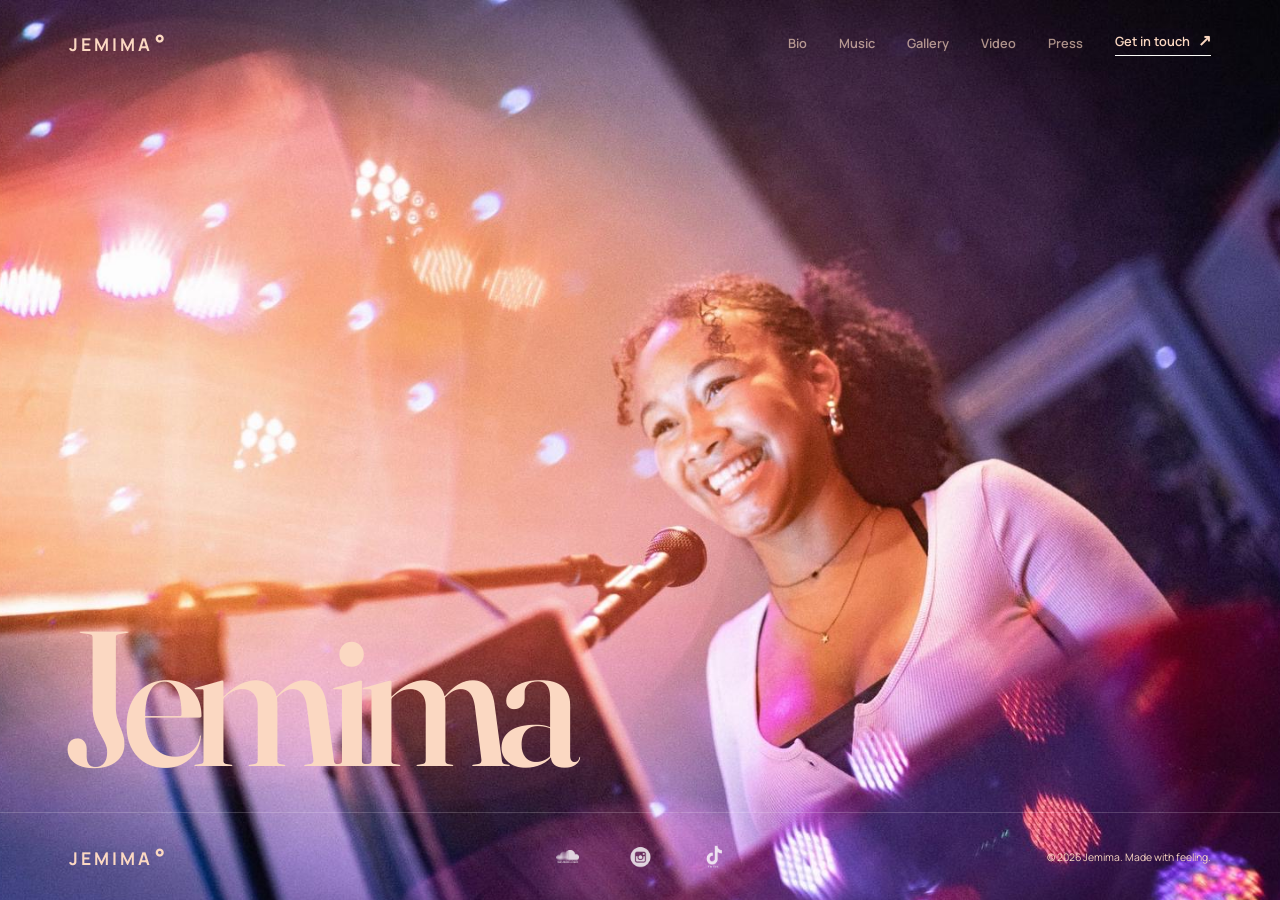
==== index.html @ 63a0048b "Initial site" ====
<!doctype html>
<html lang="en">
  <head>
    <meta charset="utf-8" />
    <meta name="viewport" content="width=device-width, initial-scale=1" />
    <meta name="description" content="Jemima | Singer and songwriter" />
    <title>Jemima | Singer & Songwriter</title>
    <link rel="preconnect" href="https://fonts.googleapis.com" />
    <link rel="preconnect" href="https://fonts.gstatic.com" crossorigin />
    <link
      href="https://fonts.googleapis.com/css2?family=DM+Mono:wght@400;500&family=Fraunces:opsz,wght@9..144,500;9..144,600&family=Manrope:wght@400;500;600;700&display=swap"
      rel="stylesheet"
    />
    <link rel="stylesheet" href="styles.css" />
  </head>
  <body class="index-page">
    <header class="site-header">
      <a class="wordmark" href="index.html" aria-label="Jemima home"
        >JEMIMA<span>°</span></a
      >
      <button
        class="menu-toggle"
        type="button"
        aria-expanded="false"
        aria-controls="site-nav"
      >
        <span></span><span></span>
        <span class="sr-only">Open menu</span>
      </button>
      <nav class="site-nav" id="site-nav" aria-label="Main navigation">
        <a href="bio.html">Bio</a>
        <a href="music.html">Music</a>
        <a href="gallery.html">Gallery</a>
        <a href="video.html">Video</a>
        <a href="press.html">Press</a>
        <a class="nav-link" href="mailto:hello@jemimamusic.com"
          >Get in touch <span>↗</span></a
        >
      </nav>
    </header>

    <main class="index-main">
      <img
        class="index-picture"
        src="Pictures/Start.png"
        alt="Jemima performing on stage"
      />
      <h1 class="index-title">Jemima</h1>
    </main>

    <footer class="site-footer">
      <a class="wordmark" href="index.html">JEMIMA<span>°</span></a>
      <p>© 2026 Jemima. Made with feeling.</p>
      <div class="footer-links">
        <a
          href="https://soundcloud.com/jemima-loosen"
          target="_blank"
          rel="noreferrer"
          aria-label="SoundCloud"
        >
          <img src="Pictures/SoundCloud.png" alt="SoundCloud" />
        </a>
        <a
          href="https://www.instagram.com/jemima.loosen/"
          target="_blank"
          rel="noreferrer"
          aria-label="Instagram"
        >
          <img src="Pictures/Instagramm.png" alt="Instagram" />
        </a>
        <a
          href="https://www.tiktok.com/@jem456.x"
          target="_blank"
          rel="noreferrer"
          aria-label="TikTok"
        >
          <img src="Pictures/TikTok.png" alt="TikTok" />
        </a>
      </div>
    </footer>

    <script src="script.js"></script>
  </body>
</html>
---- styles.css ----
:root {
  --ink: #1f2420;
  --paper: #2e1a36;
  --warm-white: #fbfaf6;
  --lime: #d7e35e;
  --coral: #ef8975;
  --muted: #737870;
  --line: rgba(31, 36, 32, 0.18);
  --serif: "Fraunces", Georgia, serif;
  --sans: "Manrope", sans-serif;
  --mono: "DM Mono", monospace;
}

* {
  box-sizing: border-box;
}
html {
  scroll-behavior: smooth;
}
body {
  margin: 0;
  color: #fbd8c2;
  background: var(--paper);
  font-family: var(--sans);
}
a {
  color: inherit;
  text-decoration: none;
}

.landing-locked {
  overflow: hidden;
}
.landing-screen {
  background: var(--ink);
  inset: 0;
  position: fixed;
  transition:
    opacity 0.8s ease,
    visibility 0.8s ease;
  z-index: 20;
}
.landing-menu {
  display: flex;
  gap: clamp(14px, 2.4vw, 36px);
  position: absolute;
  right: 5vw;
  top: 5vh;
  z-index: 2;
}
.landing-menu a {
  border-bottom: 1px solid transparent;
  color: #fbd8c2;
  font-family: var(--mono);
  font-size: 0.64rem;
  letter-spacing: 0.1em;
  padding-bottom: 6px;
  text-transform: uppercase;
  transition:
    border-color 0.2s,
    color 0.2s;
}
.landing-menu a:hover,
.landing-menu a:focus-visible {
  border-color: var(--lime);
  color: #fbd8c2;
}
.landing-portrait {
  background: var(--ink);
  border: 0;
  color: #fbd8c2;
  cursor: zoom-in;
  height: 100%;
  inset: 0;
  overflow: hidden;
  padding: 0;
  position: absolute;
  width: 100%;
}
.landing-portrait::after {
  background: linear-gradient(
    180deg,
    rgba(19, 24, 21, 0.2),
    rgba(19, 24, 21, 0.55)
  );
  content: "";
  inset: 0;
  position: absolute;
}
.landing-portrait img {
  height: 100%;
  object-fit: cover;
  object-position: center 30%;
  transform: scale(1.02);
  transition: transform 1.4s cubic-bezier(0.2, 0.7, 0.2, 1);
  width: 100%;
}
.landing-portrait:hover img,
.landing-portrait:focus-visible img {
  transform: scale(1.07);
}
.landing-name {
  bottom: 7vh;
  font-family: var(--serif);
  font-size: clamp(4.5rem, 14vw, 12rem);
  left: 5vw;
  letter-spacing: -0.07em;
  line-height: 0.8;
  position: absolute;
  text-align: left;
  z-index: 1;
}
.landing-screen.is-entered {
  opacity: 0;
  visibility: hidden;
}
.landing-screen.is-entered .landing-portrait img {
  transform: scale(1.22);
}
.landing-locked main,
.landing-locked .site-header,
.landing-locked .site-footer {
  opacity: 0;
}
body:not(.landing-locked) main,
body:not(.landing-locked) .site-header,
body:not(.landing-locked) .site-footer {
  opacity: 1;
  transition: opacity 0.8s ease 0.3s;
}

.site-header {
  align-items: center;
  display: flex;
  justify-content: space-between;
  padding: 27px 5.4vw;
  position: relative;
  z-index: 5;
}
.wordmark {
  font-size: 1.1rem;
  font-weight: 700;
  letter-spacing: 0.17em;
}
.wordmark span {
  color: #fbd8c2;
  font-size: 1.4rem;
  margin-left: 2px;
}
.site-nav {
  align-items: center;
  display: flex;
  gap: 32px;
  font-size: 0.8rem;
  font-weight: 600;
}
.site-nav a:not(.nav-link),
.footer-links a {
  opacity: 0.65;
  transition: opacity 0.2s;
}
.site-nav a:hover,
.footer-links a:hover {
  opacity: 1;
}
.nav-link {
  border-bottom: 1px solid var(--ink);
  padding-bottom: 4px;
}
.nav-link span,
.text-link span {
  color: #fbd8c2;
  font-size: 1rem;
  margin-left: 5px;
}
.menu-toggle {
  display: none;
}

.hero {
  display: grid;
  grid-template-columns: minmax(0, 1fr) minmax(310px, 41.5%);
  min-height: 600px;
  padding: 7vh 5.4vw 10vh;
  position: relative;
}
.hero-copy {
  align-self: center;
  max-width: 650px;
  padding: 2rem 4vw 2rem 6%;
  position: relative;
  z-index: 1;
}
.eyebrow,
.mono-label {
  font-family: var(--mono);
  font-size: 0.65rem;
  letter-spacing: 0.13em;
  margin: 0 0 25px;
  text-transform: uppercase;
}
.eyebrow::before {
  background: var(--coral);
  content: "";
  display: inline-block;
  height: 7px;
  margin: 0 10px 1px 0;
  width: 7px;
}
h1,
h2,
h3,
p {
  margin-top: 0;
}
h1,
h2 {
  font-family: var(--serif);
  font-weight: 500;
  letter-spacing: -0.045em;
  line-height: 0.96;
}
h1 {
  font-size: clamp(4.6rem, 8vw, 8.2rem);
  margin-bottom: 30px;
}
h2 {
  font-size: clamp(3rem, 5.5vw, 6rem);
  margin-bottom: 30px;
}
em {
  color: #fbd8c2;
  font-style: normal;
}
.hero-intro {
  color: #fbd8c2;
  font-size: 0.98rem;
  line-height: 1.8;
  max-width: 360px;
}
.hero-actions,
.listen-row {
  align-items: center;
  display: flex;
  gap: 26px;
  margin-top: 35px;
}
.button {
  align-items: center;
  display: inline-flex;
  font-size: 0.72rem;
  font-weight: 700;
  gap: 25px;
  justify-content: space-between;
  letter-spacing: 0.04em;
  padding: 16px 19px;
  transition:
    transform 0.2s,
    background 0.2s;
}
.button:hover {
  transform: translateY(-3px);
}
.button-dark {
  background: var(--ink);
  color: #fbd8c2;
}
.button-dark:hover {
  background: #394039;
}
.button-light {
  background: var(--lime);
  color: #fbd8c2;
}
.text-link {
  border-bottom: 1px solid var(--ink);
  font-size: 0.75rem;
  font-weight: 700;
  padding-bottom: 5px;
}
.hero-image-wrap {
  min-height: 500px;
  position: relative;
}
.hero-image {
  background:
    linear-gradient(180deg, rgba(36, 30, 35, 0.08), rgba(20, 25, 22, 0.33)),
    url("Pictures/Start.png") center/cover;
  height: 100%;
  min-height: 500px;
}
.sun-mark {
  color: #fbd8c2;
  font-size: 3.5rem;
  left: -29px;
  position: absolute;
  top: -28px;
  transform: rotate(15deg);
  z-index: 1;
}
.image-note {
  background: var(--lime);
  bottom: 0;
  font-family: var(--mono);
  font-size: 0.6rem;
  line-height: 1.5;
  padding: 17px 20px;
  position: absolute;
  right: -20px;
  text-transform: uppercase;
}
.image-note strong {
  font-family: var(--serif);
  font-size: 1.25rem;
  letter-spacing: -0.03em;
  text-transform: none;
}
.hero-stamp {
  border: 1px solid var(--ink);
  border-radius: 50%;
  font-family: var(--serif);
  font-size: 2rem;
  line-height: 0.85;
  padding: 17px 14px;
  position: absolute;
  right: 4%;
  text-align: center;
  top: 13%;
  transform: rotate(11deg);
}
.hero-stamp span {
  color: #fbd8c2;
  font-size: 0.9rem;
}

.section-pad {
  padding: 130px 11%;
}
.music-section {
  background: var(--warm-white);
}
.section-heading {
  margin-bottom: 60px;
}
.release-card {
  align-items: center;
  border-top: 1px solid var(--line);
  display: grid;
  gap: 7%;
  grid-template-columns: 245px 1fr 50px;
  padding-top: 35px;
}
.release-art {
  align-items: center;
  aspect-ratio: 1;
  background: var(--coral);
  display: flex;
  justify-content: center;
  overflow: hidden;
  position: relative;
}
.release-art::before {
  background: var(--lime);
  border-radius: 50%;
  content: "";
  height: 145%;
  position: absolute;
  right: -35%;
  top: -18%;
  width: 110%;
}
.release-circle {
  background: var(--ink);
  border-radius: 50%;
  height: 48%;
  position: absolute;
  right: 18%;
  top: 25%;
  width: 48%;
  z-index: 1;
}
.release-art span {
  bottom: 17px;
  color: #fbd8c2;
  font-family: var(--mono);
  font-size: 0.6rem;
  left: 17px;
  line-height: 1.5;
  position: absolute;
  z-index: 2;
}
.release-info h3 {
  font-family: var(--serif);
  font-size: clamp(2.3rem, 4vw, 4.4rem);
  font-weight: 500;
  letter-spacing: -0.04em;
  margin-bottom: 15px;
}
.release-info > p:not(.mono-label) {
  color: #fbd8c2;
  font-size: 0.9rem;
  line-height: 1.7;
  max-width: 380px;
}
.icon-link {
  font-size: 0.75rem;
  font-weight: 700;
}
.icon-link span {
  margin-left: 7px;
  opacity: 0.65;
}
.track-number {
  align-self: start;
  color: #fbd8c2;
  font-family: var(--mono);
  font-size: 0.8rem;
}

.story-section {
  align-items: center;
  display: grid;
  gap: 10%;
  grid-template-columns: 43% 1fr;
}
.story-image {
  background:
    linear-gradient(180deg, rgba(70, 70, 60, 0.05), rgba(31, 36, 32, 0.37)),
    url("https://images.unsplash.com/photo-1519501025264-65ba15a82390?auto=format&fit=crop&w=900&q=85")
      center/cover;
  min-height: 570px;
}
.story-copy {
  max-width: 470px;
}
.story-copy > p:not(.eyebrow) {
  color: #fbd8c2;
  font-size: 0.9rem;
  line-height: 1.9;
  margin-bottom: 18px;
}
.story-copy .text-link {
  display: inline-block;
  margin-top: 22px;
}

.live-section {
  background: var(--ink);
  color: #fbd8c2;
}
.live-topline {
  align-items: center;
  border-bottom: 1px solid rgba(251, 250, 246, 0.25);
  display: flex;
  justify-content: space-between;
  padding-bottom: 25px;
}
.live-topline .eyebrow {
  margin: 0;
}
.live-dot {
  color: #fbd8c2;
  font-family: var(--mono);
  font-size: 0.65rem;
  letter-spacing: 0.1em;
  text-transform: uppercase;
}
.live-content {
  align-items: end;
  display: flex;
  justify-content: space-between;
  padding-top: 75px;
}
.live-content h2 {
  margin: 0;
}
.live-details {
  max-width: 290px;
}
.live-details p {
  color: #fbd8c2;
  font-size: 0.9rem;
  line-height: 1.8;
}
.site-footer {
  align-items: center;
  background: var(--ink);
  border-top: 1px solid rgba(251, 250, 246, 0.18);
  color: #fbd8c2;
  display: grid;
  font-size: 0.65rem;
  grid-template-columns: 1fr auto 1fr;
  padding: 28px 5.4vw;
}
.site-footer > .wordmark {
  grid-column: 1;
}
.site-footer p {
  color: #fbd8c2;
  margin: 0;
}
.site-footer > p {
  grid-column: 3;
  justify-self: end;
}
.footer-links {
  align-items: center;
  display: flex;
  gap: 50px;
  grid-column: 2;
  grid-row: 1;
}
.footer-links a {
  display: block;
  opacity: 0.8;
  transition:
    opacity 0.2s,
    transform 0.2s;
}
.footer-links a:hover {
  opacity: 1;
  transform: translateY(-2px);
}
.footer-links img {
  display: block;
  height: 23px;
  object-fit: contain;
  width: 23px;
}

@media (max-width: 720px) {
  .landing-menu {
    gap: 12px;
    left: 7vw;
    right: 7vw;
    top: 3vh;
  }
  .landing-menu a {
    font-size: 0.54rem;
  }
  .landing-name {
    bottom: 11vh;
    left: 7vw;
  }
  .site-header {
    padding: 21px 6vw;
  }
  .menu-toggle {
    background: none;
    border: 0;
    display: flex;
    flex-direction: column;
    gap: 5px;
    padding: 8px 0 8px 8px;
  }
  .menu-toggle span:not(.sr-only) {
    background: var(--ink);
    display: block;
    height: 1px;
    width: 23px;
  }
  .site-nav {
    background: var(--paper);
    border-bottom: 1px solid var(--line);
    display: none;
    flex-direction: column;
    gap: 24px;
    left: 0;
    padding: 28px 6vw;
    position: absolute;
    right: 0;
    top: 72px;
  }
  .site-nav.is-open {
    display: flex;
  }
  .hero {
    display: flex;
    flex-direction: column;
    min-height: auto;
    padding: 5vh 6vw 11vh;
  }
  .hero-copy {
    padding: 0 0 58px;
  }
  h1 {
    font-size: clamp(4rem, 18vw, 6rem);
  }
  .hero-image-wrap,
  .hero-image {
    min-height: 380px;
  }
  .hero-stamp {
    font-size: 1.3rem;
    padding: 13px 10px;
    right: 1%;
    top: 49%;
  }
  .sun-mark {
    font-size: 2.7rem;
    left: -12px;
  }
  .image-note {
    right: -8px;
  }
  .section-pad {
    padding: 80px 7vw;
  }
  .release-card {
    align-items: start;
    display: flex;
    flex-direction: column;
    gap: 30px;
  }
  .release-art {
    max-width: 245px;
    width: 62vw;
  }
  .track-number {
    display: none;
  }
  .story-section {
    display: flex;
    flex-direction: column;
    gap: 50px;
  }
  .story-image {
    min-height: 380px;
    width: 100%;
  }
  .live-topline {
    align-items: start;
    flex-direction: column;
    gap: 15px;
  }
  .live-content {
    align-items: start;
    flex-direction: column;
    gap: 44px;
    padding-top: 55px;
  }
  .site-footer {
    align-items: start;
    display: flex;
    flex-direction: column;
    gap: 20px;
  }
  .site-footer p {
    order: 3;
  }
}

.sr-only {
  height: 1px;
  margin: -1px;
  overflow: hidden;
  position: absolute;
  width: 1px;
  clip: rect(0, 0, 0, 0);
}

.index-page {
  background: #2e1a36;
  display: flex;
  flex-direction: column;
  min-height: 100vh;
  position: relative;
}
.index-page .site-header {
  color: #fbd8c2;
  left: 0;
  position: absolute;
  right: 0;
  top: 0;
}
.index-page .site-header .wordmark span {
  color: #fbd8c2;
}
.index-page .site-nav a:not(.nav-link) {
  color: #fbd8c2;
}
.index-page .nav-link {
  border-color: var(--warm-white);
}
.index-page .menu-toggle span:not(.sr-only) {
  background: var(--warm-white);
}
.index-main {
  display: flex;
  flex: 1 1 auto;
  min-height: 100vh;
  overflow: hidden;
  position: relative;
}
.index-title {
  bottom: 14vh;
  color: #fbd8c2;
  font-family: var(--serif);
  font-size: clamp(5rem, 15vw, 13rem);
  font-weight: 500;
  left: 5vw;
  letter-spacing: -0.07em;
  line-height: 0.8;
  margin: 0;
  position: absolute;
  z-index: 1;
}
.index-picture {
  animation: index-picture-zoom 1.4s cubic-bezier(0.2, 0.7, 0.2, 1) both;
  display: block;
  height: 100%;
  min-height: 100vh;
  object-fit: cover;
  object-position: center;
  width: 100%;
}
.index-page .site-footer {
  background: transparent;
  bottom: 0;
  left: 0;
  position: absolute;
  right: 0;
  z-index: 5;
}

@keyframes index-picture-zoom {
  from {
    transform: scale(1.08);
  }
  to {
    transform: scale(1);
  }
}

@media (max-width: 720px) {
  .index-title {
    bottom: 17vh;
    font-size: clamp(4.5rem, 20vw, 7rem);
    left: 7vw;
  }
  .index-page .site-nav {
    background: #2e1a36;
    color: #fbd8c2;
  }
}
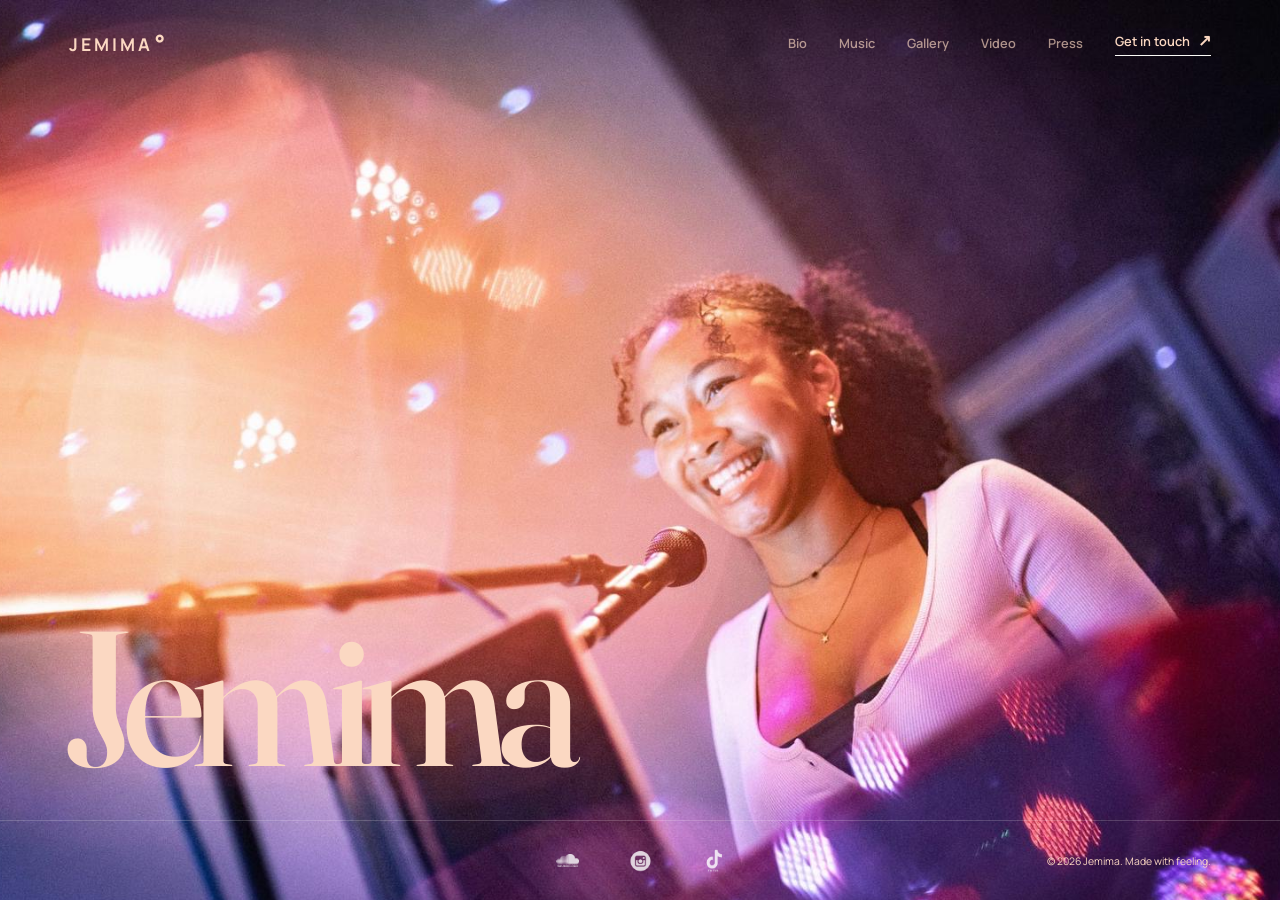
==== commit baaa0a94: "new file:   Pictures/IMG_7648.JPG 	deleted:    Pictures/unused/17aa6aa1-c7eb-419d-a68d-2fbb0ceecc9f." ====
--- a/index.html
+++ b/index.html
@@ -33,7 +33,7 @@
         <a href="gallery.html">Gallery</a>
         <a href="video.html">Video</a>
         <a href="press.html">Press</a>
-        <a class="nav-link" href="mailto:hello@jemimamusic.com"
+        <a class="nav-link" href="mailto:jemimamusic10@gmail.com"
           >Get in touch <span>↗</span></a
         >
       </nav>
@@ -49,7 +49,6 @@
     </main>
 
     <footer class="site-footer">
-      <a class="wordmark" href="index.html">JEMIMA<span>°</span></a>
       <p>© 2026 Jemima. Made with feeling.</p>
       <div class="footer-links">
         <a
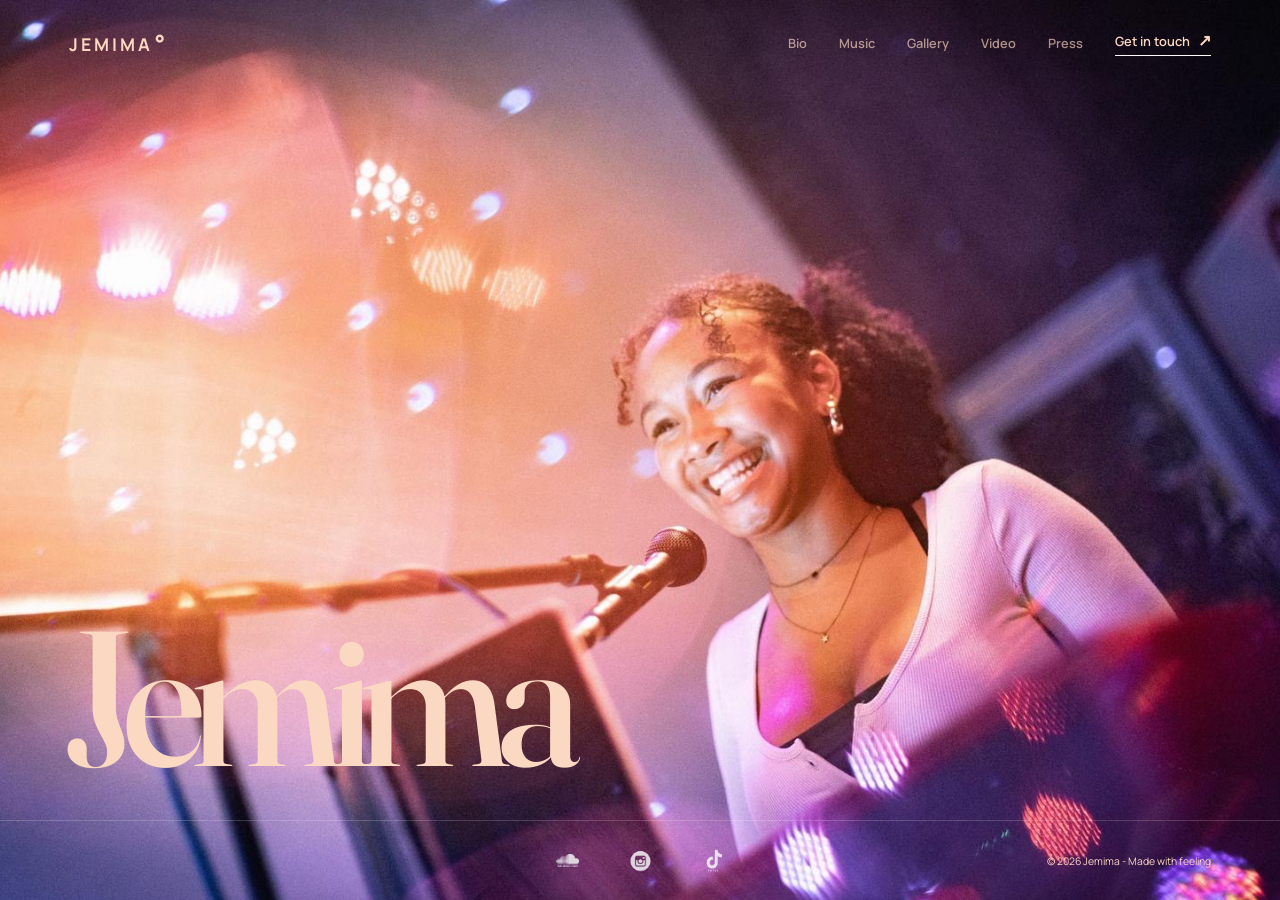
==== commit 06926b95: "updated website" ====
--- a/index.html
+++ b/index.html
@@ -49,7 +49,7 @@
     </main>
 
     <footer class="site-footer">
-      <p>© 2026 Jemima. Made with feeling.</p>
+      <p>© 2026 Jemima - Made with feeling</p>
       <div class="footer-links">
         <a
           href="https://soundcloud.com/jemima-loosen"
